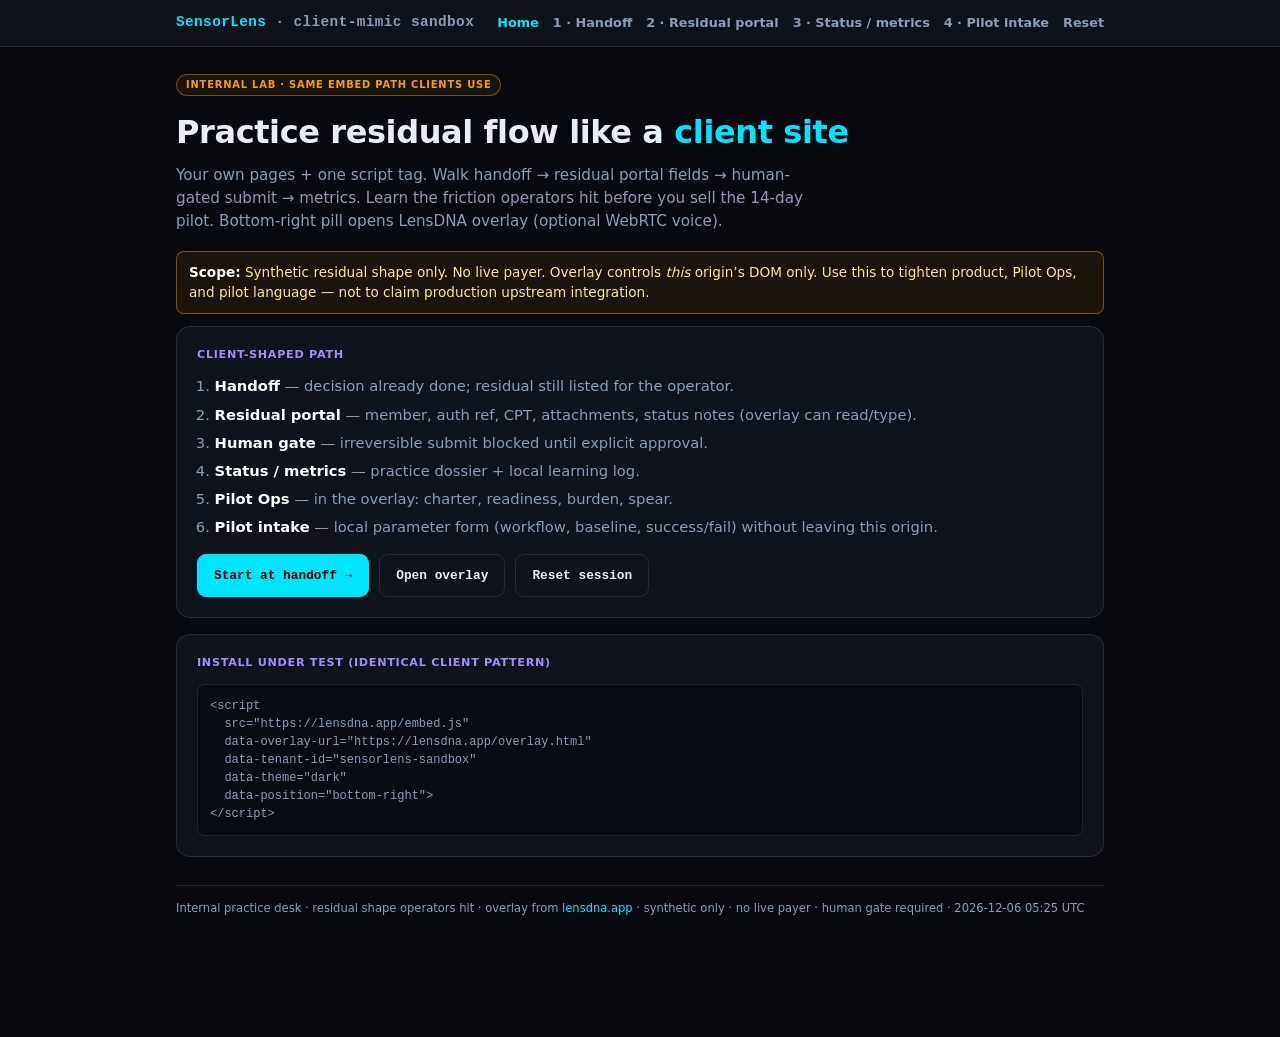
==== index.html @ 390fb1a5 "Add files via upload" ====
<!DOCTYPE html>
<html lang="en">
<head>
  <meta charset="UTF-8" />
  <meta name="viewport" content="width=device-width, initial-scale=1" />
  <title>SensorLens · residual practice desk</title>
  <meta name="robots" content="noindex,nofollow" />
  <link rel="stylesheet" href="styles.css" />
</head>
<body>
  <header class="top">
    <div class="top-inner">
      <div class="brand mono">SensorLens <span>· client-mimic sandbox</span></div>
      <nav>
        <a href="index.html" class="on">Home</a>
        <a href="handoff.html">1 · Handoff</a>
        <a href="residual.html">2 · Residual portal</a>
        <a href="status.html">3 · Status / metrics</a>
        <a href="pilot-intake.html">4 · Pilot intake</a>
        <a href="#" id="nav-reset">Reset</a>
      </nav>
    </div>
  </header>
  <main class="wrap">
    <div class="badge">Internal lab · same embed path clients use</div>
    <h1>Practice residual flow like a <span>client site</span></h1>
    <p class="lead">
      Your own pages + one script tag. Walk handoff → residual portal fields → human-gated submit → metrics.
      Learn the friction operators hit before you sell the 14-day pilot. Bottom-right pill opens LensDNA overlay (optional WebRTC voice).
    </p>

    <div class="alert" style="border-color:rgba(245,158,11,0.45);background:rgba(245,158,11,0.08);color:#fde68a;">
      <strong style="color:#fff;">Scope:</strong> Synthetic residual shape only.
      No live payer. Overlay controls <em>this</em> origin’s DOM only.
      Use this to tighten product, Pilot Ops, and pilot language — not to claim production upstream integration.
    </div>

    <div class="card">
      <h2>Client-shaped path</h2>
      <ol style="margin:0 0 0 1.1rem;color:var(--muted);font-size:0.92rem;">
        <li style="margin:6px 0;"><strong style="color:#fff">Handoff</strong> — decision already done; residual still listed for the operator.</li>
        <li style="margin:6px 0;"><strong style="color:#fff">Residual portal</strong> — member, auth ref, CPT, attachments, status notes (overlay can read/type).</li>
        <li style="margin:6px 0;"><strong style="color:#fff">Human gate</strong> — irreversible submit blocked until explicit approval.</li>
        <li style="margin:6px 0;"><strong style="color:#fff">Status / metrics</strong> — practice dossier + local learning log.</li>
        <li style="margin:6px 0;"><strong style="color:#fff">Pilot Ops</strong> — in the overlay: charter, readiness, burden, spear.</li>
        <li style="margin:6px 0;"><strong style="color:#fff">Pilot intake</strong> — local parameter form (workflow, baseline, success/fail) without leaving this origin.</li>
      </ol>
      <div class="btn-row">
        <a class="btn primary" href="handoff.html">Start at handoff →</a>
        <button type="button" class="btn" onclick="window.LensDNA && window.LensDNA.open()">Open overlay</button>
        <a class="btn" href="#" id="btn-reset">Reset session</a>
      </div>
    </div>

    <div class="card">
      <h2>Install under test (identical client pattern)</h2>
      <pre class="mono" style="font-size:0.75rem;color:var(--muted);overflow:auto;background:#080b12;padding:12px;border-radius:8px;border:1px solid var(--border);">&lt;script
  src="https://lensdna.app/embed.js"
  data-overlay-url="https://lensdna.app/overlay.html"
  data-tenant-id="sensorlens-sandbox"
  data-theme="dark"
  data-position="bottom-right"&gt;
&lt;/script&gt;</pre>
    </div>

    <p class="footer">
      Internal practice desk · residual shape operators hit · overlay from
      <a href="https://lensdna.app" target="_blank" rel="noopener">lensdna.app</a>
      · synthetic only · no live payer · human gate required · <span id="sl-now"></span>
    </p>
  </main>

  <script src="sensorlens.js"></script>
  <script
    src="https://lensdna.app/embed.js"
    data-overlay-url="https://lensdna.app/overlay.html"
    data-tenant-id="sensorlens-sandbox"
    data-theme="dark"
    data-position="bottom-right"
    data-auto-open="false">
  </script>
  <script>
    document.getElementById('btn-reset').onclick = document.getElementById('nav-reset').onclick = function (e) {
      e.preventDefault();
      SensorLens.clear();
      location.href = 'index.html';
    };
  </script>
</body>
</html>
---- styles.css ----
:root {
  --bg:#07090f; --panel:#0f141c; --border:rgba(255,255,255,0.1);
  --cyan:#00e5ff; --neon:#00ff41; --amber:#f59e0b; --purple:#a78bfa;
  --text:#e8eef7; --muted:#8b9bb4; --danger:#ff3b30;
}
* { box-sizing:border-box; margin:0; padding:0; }
body {
  font-family:system-ui,-apple-system,Segoe UI,Roboto,sans-serif;
  background:var(--bg); color:var(--text); min-height:100vh; line-height:1.5;
}
a { color:var(--cyan); text-decoration:none; }
a:hover { text-decoration:underline; }
.top {
  border-bottom:1px solid var(--border); background:rgba(15,20,28,0.95);
  position:sticky; top:0; z-index:20;
}
.top-inner {
  max-width:960px; margin:0 auto; padding:12px 16px;
  display:flex; flex-wrap:wrap; align-items:center; gap:12px 18px;
  justify-content:space-between;
}
.brand { font-weight:800; letter-spacing:0.4px; font-size:0.9rem; color:var(--cyan); }
.brand span { color:var(--muted); font-weight:600; }
nav { display:flex; flex-wrap:wrap; gap:8px 14px; font-size:0.8rem; }
nav a { color:var(--muted); font-weight:600; }
nav a.on, nav a:hover { color:var(--cyan); text-decoration:none; }
.wrap { max-width:960px; margin:0 auto; padding:24px 16px 120px; }
.badge {
  display:inline-block; font-size:0.62rem; font-weight:800; letter-spacing:0.8px;
  text-transform:uppercase; color:var(--amber); border:1px solid rgba(245,158,11,0.4);
  background:rgba(245,158,11,0.08); padding:3px 9px; border-radius:999px; margin-bottom:12px;
}
h1 { font-size:clamp(1.4rem,3.5vw,2rem); font-weight:900; margin-bottom:8px; letter-spacing:-0.4px; }
h1 span { color:var(--cyan); }
.lead { color:var(--muted); margin-bottom:18px; max-width:640px; font-size:0.95rem; }
.card {
  background:var(--panel); border:1px solid var(--border); border-radius:14px;
  padding:20px; margin-bottom:16px;
}
.card h2 {
  font-size:0.7rem; font-weight:800; letter-spacing:0.7px; text-transform:uppercase;
  color:var(--purple); margin-bottom:12px;
}
label {
  display:block; font-size:0.68rem; font-weight:700; text-transform:uppercase;
  letter-spacing:0.4px; color:var(--muted); margin:10px 0 5px;
}
input, textarea, select {
  width:100%; padding:10px 12px; border-radius:8px; border:1px solid var(--border);
  background:#080b12; color:var(--text); font-size:0.9rem; outline:none;
  font-family:ui-monospace,monospace;
}
input:focus, textarea:focus, select:focus {
  border-color:var(--cyan); box-shadow:0 0 0 3px rgba(0,229,255,0.12);
}
textarea { min-height:96px; resize:vertical; }
.row { display:grid; grid-template-columns:1fr 1fr; gap:12px; }
@media (max-width:640px) { .row { grid-template-columns:1fr; } }
.btn {
  display:inline-flex; align-items:center; gap:6px; padding:11px 16px; border-radius:9px;
  border:1px solid var(--border); background:transparent; color:var(--text);
  font-weight:800; font-size:0.8rem; cursor:pointer; font-family:ui-monospace,monospace;
  text-decoration:none;
}
.btn:hover { text-decoration:none; border-color:var(--cyan); color:var(--cyan); }
.btn.primary { background:var(--cyan); color:#000; border-color:var(--cyan); }
.btn.primary:hover { background:#33ecff; color:#000; }
.btn-row { display:flex; flex-wrap:wrap; gap:10px; margin-top:16px; }
.note {
  font-size:0.82rem; color:var(--muted); border-left:3px solid rgba(0,229,255,0.35);
  padding:8px 12px; margin:12px 0; background:rgba(0,229,255,0.04); border-radius:0 8px 8px 0;
}
.gate {
  border:1px solid rgba(0,255,65,0.35); background:rgba(0,255,65,0.06);
  border-radius:12px; padding:14px 16px; margin-top:14px;
}
.gate label.chk {
  display:flex; gap:10px; align-items:flex-start; text-transform:none; letter-spacing:0;
  font-size:0.88rem; color:var(--text); font-weight:600; cursor:pointer;
}
.gate input[type=checkbox] { width:18px; height:18px; margin-top:2px; accent-color:var(--neon); flex-shrink:0; }
.alert {
  border:1px solid rgba(255,59,48,0.45); background:rgba(255,59,48,0.08);
  color:#fecaca; padding:10px 12px; border-radius:8px; font-size:0.85rem; margin-bottom:12px;
}
.ok {
  border:1px solid rgba(0,255,65,0.4); background:rgba(0,255,65,0.08);
  color:#bbf7d0; padding:10px 12px; border-radius:8px; font-size:0.85rem; margin-bottom:12px;
}
.mono { font-family:ui-monospace,monospace; }
.footer {
  margin-top:28px; padding-top:14px; border-top:1px solid var(--border);
  font-size:0.72rem; color:var(--muted);
}
.kv { display:grid; grid-template-columns:140px 1fr; gap:6px 12px; font-size:0.88rem; }
.kv dt { color:var(--muted); font-size:0.72rem; text-transform:uppercase; letter-spacing:0.4px; }
.kv dd { font-family:ui-monospace,monospace; word-break:break-word; }

/* Residual step rail */
.step-rail { display:flex; flex-wrap:wrap; gap:8px; margin:0 0 16px; }
.step-rail .s {
  font-size:0.68rem; font-weight:800; letter-spacing:0.4px; text-transform:uppercase;
  padding:6px 10px; border-radius:999px; border:1px solid var(--border); color:var(--muted);
}
.step-rail .s.on { border-color:var(--cyan); color:var(--cyan); background:rgba(0,229,255,0.08); }
.step-rail .s.done { border-color:rgba(0,255,65,0.35); color:var(--neon); }
.panel { display:none; }
.panel.on { display:block; }
.timer {
  font-family:ui-monospace,monospace; font-size:0.85rem; color:var(--cyan);
  margin-bottom:10px;
}
.timer span { color:var(--muted); }
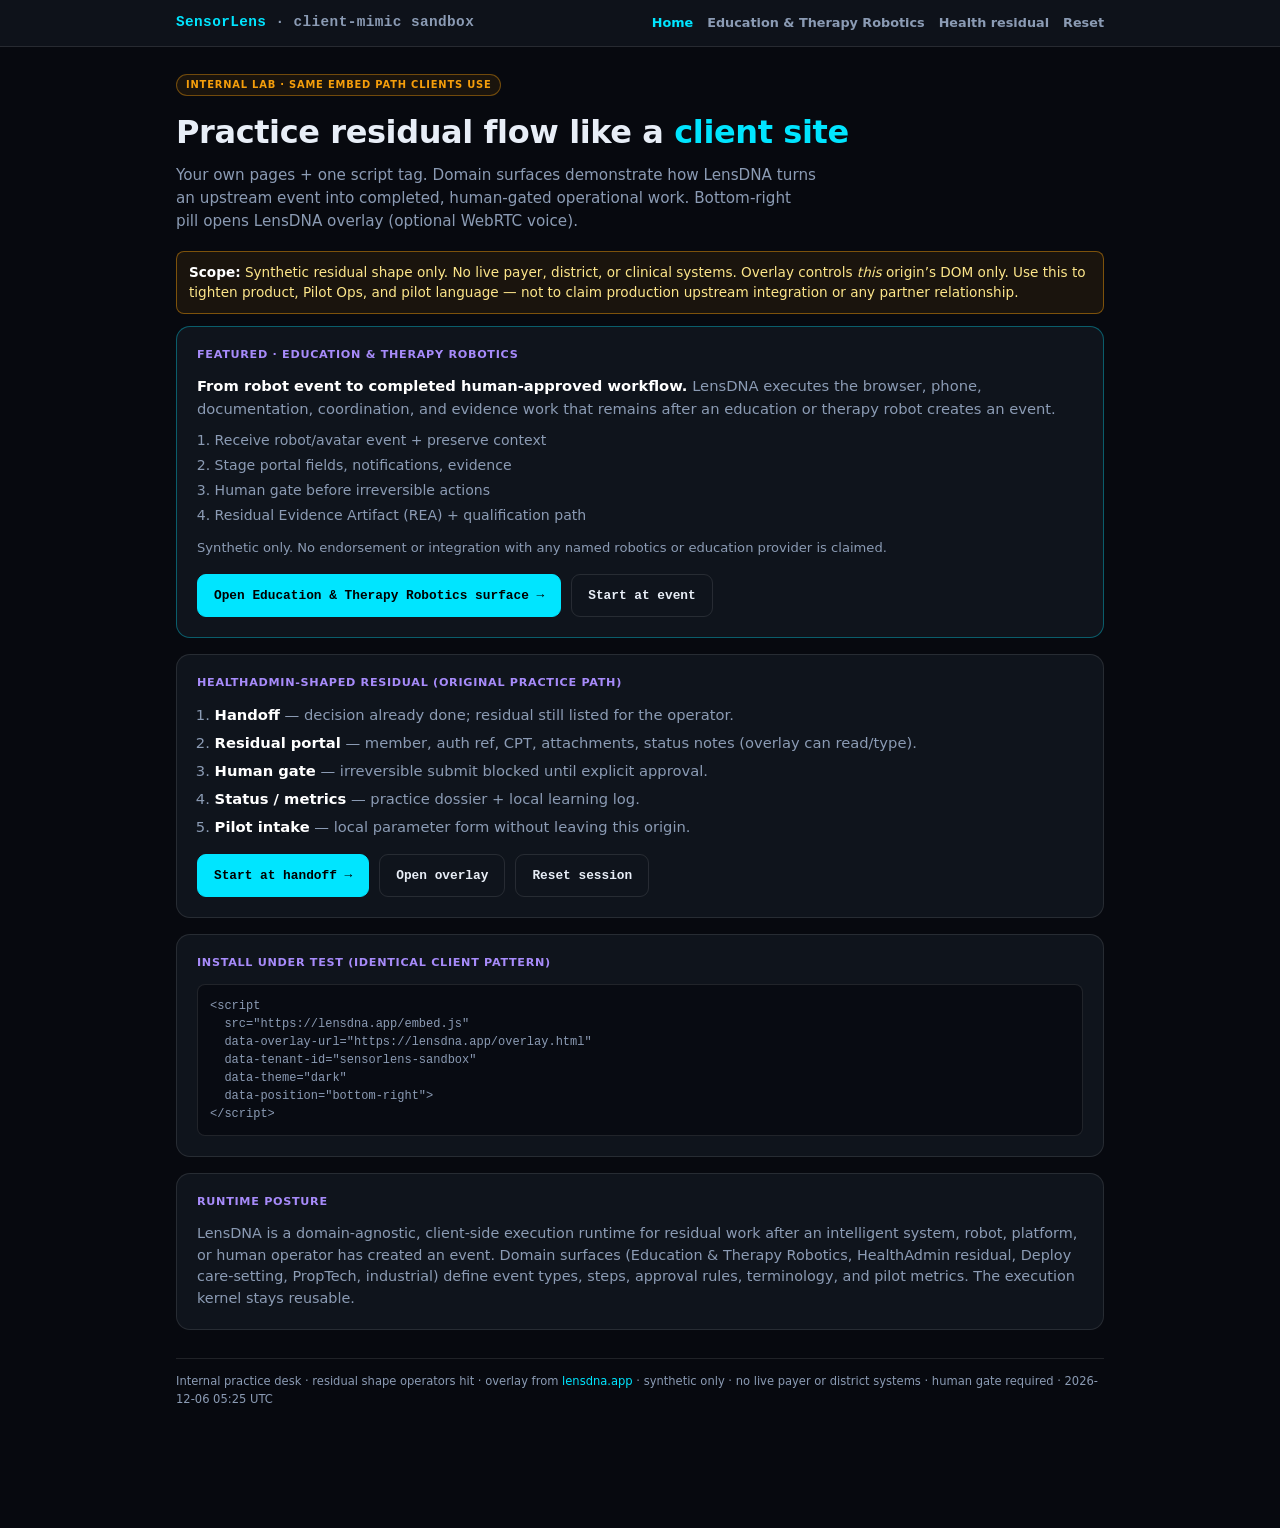
==== commit b84af362: "Add files via upload" ====
--- a/index.html
+++ b/index.html
@@ -13,10 +13,8 @@
       <div class="brand mono">SensorLens <span>· client-mimic sandbox</span></div>
       <nav>
         <a href="index.html" class="on">Home</a>
-        <a href="handoff.html">1 · Handoff</a>
-        <a href="residual.html">2 · Residual portal</a>
-        <a href="status.html">3 · Status / metrics</a>
-        <a href="pilot-intake.html">4 · Pilot intake</a>
+        <a href="robotics.html">Education & Therapy Robotics</a>
+        <a href="handoff.html">Health residual</a>
         <a href="#" id="nav-reset">Reset</a>
       </nav>
     </div>
@@ -25,25 +23,47 @@
     <div class="badge">Internal lab · same embed path clients use</div>
     <h1>Practice residual flow like a <span>client site</span></h1>
     <p class="lead">
-      Your own pages + one script tag. Walk handoff → residual portal fields → human-gated submit → metrics.
-      Learn the friction operators hit before you sell the 14-day pilot. Bottom-right pill opens LensDNA overlay (optional WebRTC voice).
+      Your own pages + one script tag. Domain surfaces demonstrate how LensDNA turns an upstream event into completed, human-gated operational work.
+      Bottom-right pill opens LensDNA overlay (optional WebRTC voice).
     </p>
 
     <div class="alert" style="border-color:rgba(245,158,11,0.45);background:rgba(245,158,11,0.08);color:#fde68a;">
       <strong style="color:#fff;">Scope:</strong> Synthetic residual shape only.
-      No live payer. Overlay controls <em>this</em> origin’s DOM only.
-      Use this to tighten product, Pilot Ops, and pilot language — not to claim production upstream integration.
+      No live payer, district, or clinical systems. Overlay controls <em>this</em> origin’s DOM only.
+      Use this to tighten product, Pilot Ops, and pilot language — not to claim production upstream integration or any partner relationship.
     </div>
 
+    <!-- Featured: Education & Therapy Robotics -->
+    <div class="card" style="border-color:rgba(0,229,255,0.35);">
+      <h2>Featured · Education & Therapy Robotics</h2>
+      <p style="color:var(--muted);font-size:0.92rem;margin-bottom:10px;">
+        <strong style="color:#fff">From robot event to completed human-approved workflow.</strong>
+        LensDNA executes the browser, phone, documentation, coordination, and evidence work that remains after an education or therapy robot creates an event.
+      </p>
+      <ol style="margin:0 0 12px 1.1rem;color:var(--muted);font-size:0.88rem;">
+        <li style="margin:4px 0;">Receive robot/avatar event + preserve context</li>
+        <li style="margin:4px 0;">Stage portal fields, notifications, evidence</li>
+        <li style="margin:4px 0;">Human gate before irreversible actions</li>
+        <li style="margin:4px 0;">Residual Evidence Artifact (REA) + qualification path</li>
+      </ol>
+      <p style="color:var(--muted);font-size:0.82rem;margin-bottom:12px;">
+        Synthetic only. No endorsement or integration with any named robotics or education provider is claimed.
+      </p>
+      <div class="btn-row">
+        <a class="btn primary" href="robotics.html">Open Education & Therapy Robotics surface →</a>
+        <a class="btn" href="robotics-event.html">Start at event</a>
+      </div>
+    </div>
+
+    <!-- Original Health residual -->
     <div class="card">
-      <h2>Client-shaped path</h2>
+      <h2>HealthAdmin-shaped residual (original practice path)</h2>
       <ol style="margin:0 0 0 1.1rem;color:var(--muted);font-size:0.92rem;">
         <li style="margin:6px 0;"><strong style="color:#fff">Handoff</strong> — decision already done; residual still listed for the operator.</li>
         <li style="margin:6px 0;"><strong style="color:#fff">Residual portal</strong> — member, auth ref, CPT, attachments, status notes (overlay can read/type).</li>
         <li style="margin:6px 0;"><strong style="color:#fff">Human gate</strong> — irreversible submit blocked until explicit approval.</li>
         <li style="margin:6px 0;"><strong style="color:#fff">Status / metrics</strong> — practice dossier + local learning log.</li>
-        <li style="margin:6px 0;"><strong style="color:#fff">Pilot Ops</strong> — in the overlay: charter, readiness, burden, spear.</li>
-        <li style="margin:6px 0;"><strong style="color:#fff">Pilot intake</strong> — local parameter form (workflow, baseline, success/fail) without leaving this origin.</li>
+        <li style="margin:6px 0;"><strong style="color:#fff">Pilot intake</strong> — local parameter form without leaving this origin.</li>
       </ol>
       <div class="btn-row">
         <a class="btn primary" href="handoff.html">Start at handoff →</a>
@@ -63,14 +83,24 @@
 &lt;/script&gt;</pre>
     </div>
 
+    <div class="card">
+      <h2>Runtime posture</h2>
+      <p style="color:var(--muted);font-size:0.9rem;">
+        LensDNA is a domain-agnostic, client-side execution runtime for residual work after an intelligent system, robot, platform, or human operator has created an event.
+        Domain surfaces (Education & Therapy Robotics, HealthAdmin residual, Deploy care-setting, PropTech, industrial) define event types, steps, approval rules, terminology, and pilot metrics.
+        The execution kernel stays reusable.
+      </p>
+    </div>
+
     <p class="footer">
       Internal practice desk · residual shape operators hit · overlay from
       <a href="https://lensdna.app" target="_blank" rel="noopener">lensdna.app</a>
-      · synthetic only · no live payer · human gate required · <span id="sl-now"></span>
+      · synthetic only · no live payer or district systems · human gate required · <span id="sl-now"></span>
     </p>
   </main>
 
   <script src="sensorlens.js"></script>
+  <script src="robotics.js"></script>
   <script
     src="https://lensdna.app/embed.js"
     data-overlay-url="https://lensdna.app/overlay.html"
@@ -82,7 +112,8 @@
   <script>
     document.getElementById('btn-reset').onclick = document.getElementById('nav-reset').onclick = function (e) {
       e.preventDefault();
-      SensorLens.clear();
+      if (window.SensorLens) SensorLens.clear();
+      if (window.RoboticsLens) RoboticsLens.clear();
       location.href = 'index.html';
     };
   </script>
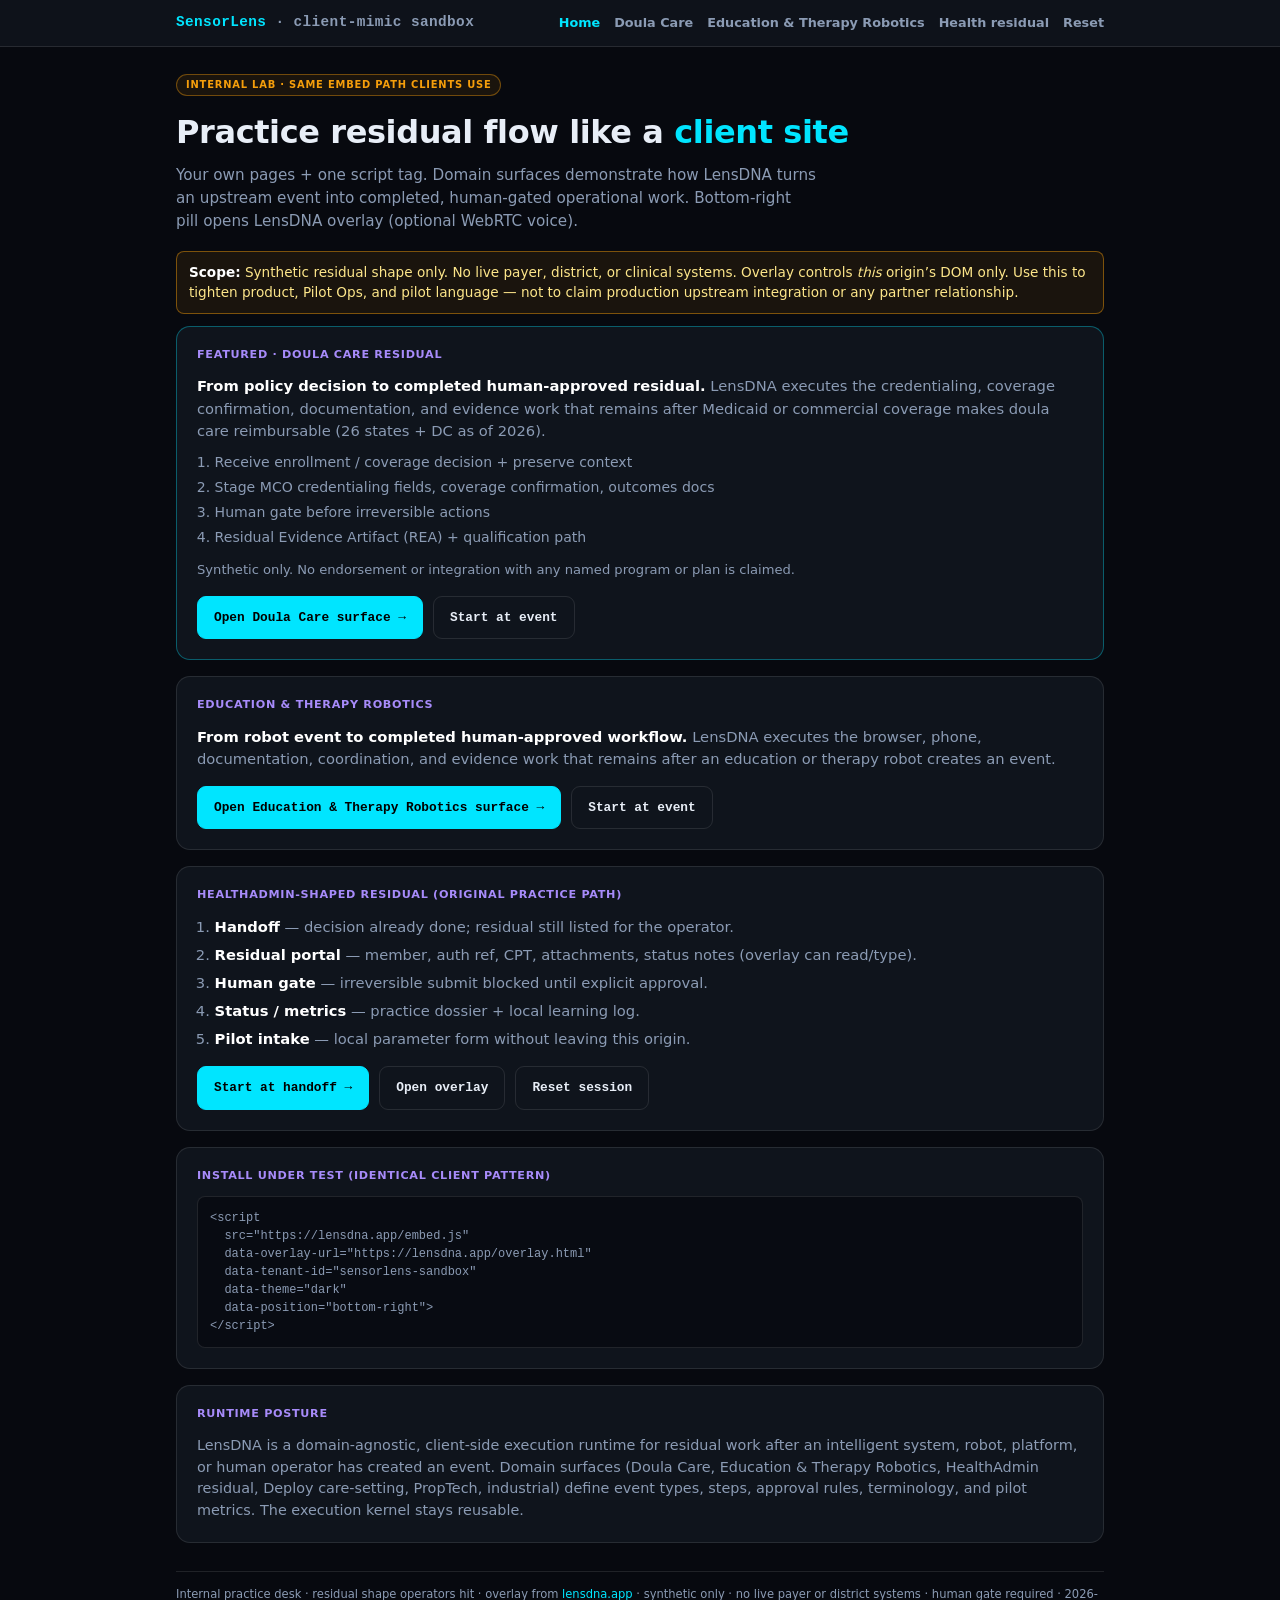
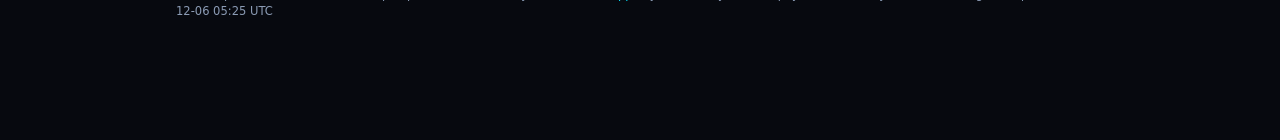
==== commit aac0f5e6: "Add files via upload" ====
--- a/index.html
+++ b/index.html
@@ -13,6 +13,7 @@
       <div class="brand mono">SensorLens <span>· client-mimic sandbox</span></div>
       <nav>
         <a href="index.html" class="on">Home</a>
+        <a href="doula.html">Doula Care</a>
         <a href="robotics.html">Education & Therapy Robotics</a>
         <a href="handoff.html">Health residual</a>
         <a href="#" id="nav-reset">Reset</a>
@@ -33,21 +34,34 @@
       Use this to tighten product, Pilot Ops, and pilot language — not to claim production upstream integration or any partner relationship.
     </div>
 
-    <!-- Featured: Education & Therapy Robotics -->
+    <!-- Featured: Doula Care Residual -->
     <div class="card" style="border-color:rgba(0,229,255,0.35);">
-      <h2>Featured · Education & Therapy Robotics</h2>
+      <h2>Featured · Doula Care Residual</h2>
       <p style="color:var(--muted);font-size:0.92rem;margin-bottom:10px;">
-        <strong style="color:#fff">From robot event to completed human-approved workflow.</strong>
-        LensDNA executes the browser, phone, documentation, coordination, and evidence work that remains after an education or therapy robot creates an event.
+        <strong style="color:#fff">From policy decision to completed human-approved residual.</strong>
+        LensDNA executes the credentialing, coverage confirmation, documentation, and evidence work that remains after Medicaid or commercial coverage makes doula care reimbursable (26 states + DC as of 2026).
       </p>
       <ol style="margin:0 0 12px 1.1rem;color:var(--muted);font-size:0.88rem;">
-        <li style="margin:4px 0;">Receive robot/avatar event + preserve context</li>
-        <li style="margin:4px 0;">Stage portal fields, notifications, evidence</li>
+        <li style="margin:4px 0;">Receive enrollment / coverage decision + preserve context</li>
+        <li style="margin:4px 0;">Stage MCO credentialing fields, coverage confirmation, outcomes docs</li>
         <li style="margin:4px 0;">Human gate before irreversible actions</li>
         <li style="margin:4px 0;">Residual Evidence Artifact (REA) + qualification path</li>
       </ol>
       <p style="color:var(--muted);font-size:0.82rem;margin-bottom:12px;">
-        Synthetic only. No endorsement or integration with any named robotics or education provider is claimed.
+        Synthetic only. No endorsement or integration with any named program or plan is claimed.
+      </p>
+      <div class="btn-row">
+        <a class="btn primary" href="doula.html">Open Doula Care surface →</a>
+        <a class="btn" href="doula-event.html">Start at event</a>
+      </div>
+    </div>
+
+    <!-- Education & Therapy Robotics -->
+    <div class="card">
+      <h2>Education & Therapy Robotics</h2>
+      <p style="color:var(--muted);font-size:0.92rem;margin-bottom:10px;">
+        <strong style="color:#fff">From robot event to completed human-approved workflow.</strong>
+        LensDNA executes the browser, phone, documentation, coordination, and evidence work that remains after an education or therapy robot creates an event.
       </p>
       <div class="btn-row">
         <a class="btn primary" href="robotics.html">Open Education & Therapy Robotics surface →</a>
@@ -55,7 +69,7 @@
       </div>
     </div>
 
-    <!-- Original Health residual -->
+    <!-- HealthAdmin residual -->
     <div class="card">
       <h2>HealthAdmin-shaped residual (original practice path)</h2>
       <ol style="margin:0 0 0 1.1rem;color:var(--muted);font-size:0.92rem;">
@@ -87,7 +101,7 @@
       <h2>Runtime posture</h2>
       <p style="color:var(--muted);font-size:0.9rem;">
         LensDNA is a domain-agnostic, client-side execution runtime for residual work after an intelligent system, robot, platform, or human operator has created an event.
-        Domain surfaces (Education & Therapy Robotics, HealthAdmin residual, Deploy care-setting, PropTech, industrial) define event types, steps, approval rules, terminology, and pilot metrics.
+        Domain surfaces (Doula Care, Education & Therapy Robotics, HealthAdmin residual, Deploy care-setting, PropTech, industrial) define event types, steps, approval rules, terminology, and pilot metrics.
         The execution kernel stays reusable.
       </p>
     </div>
@@ -101,6 +115,7 @@
 
   <script src="sensorlens.js"></script>
   <script src="robotics.js"></script>
+  <script src="doula.js"></script>
   <script
     src="https://lensdna.app/embed.js"
     data-overlay-url="https://lensdna.app/overlay.html"
@@ -114,6 +129,7 @@
       e.preventDefault();
       if (window.SensorLens) SensorLens.clear();
       if (window.RoboticsLens) RoboticsLens.clear();
+      if (window.DoulaLens) DoulaLens.clear();
       location.href = 'index.html';
     };
   </script>
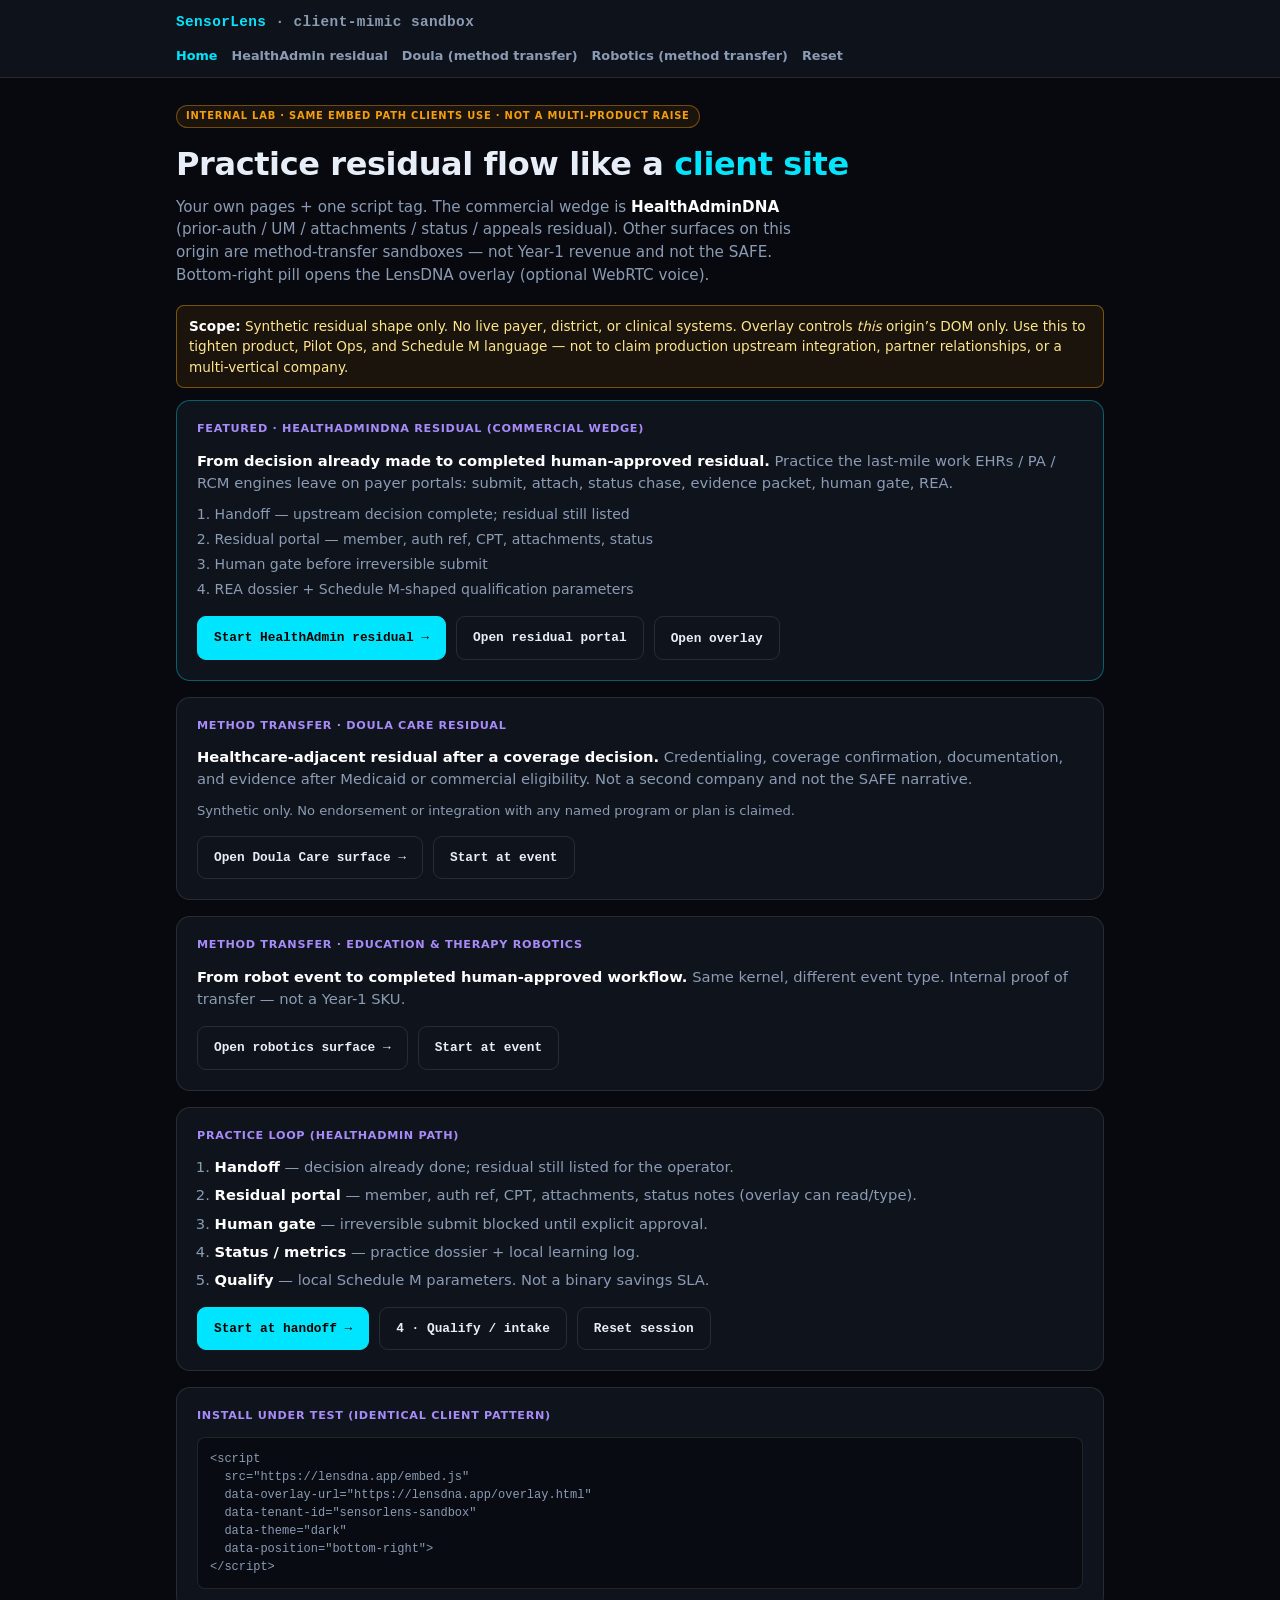
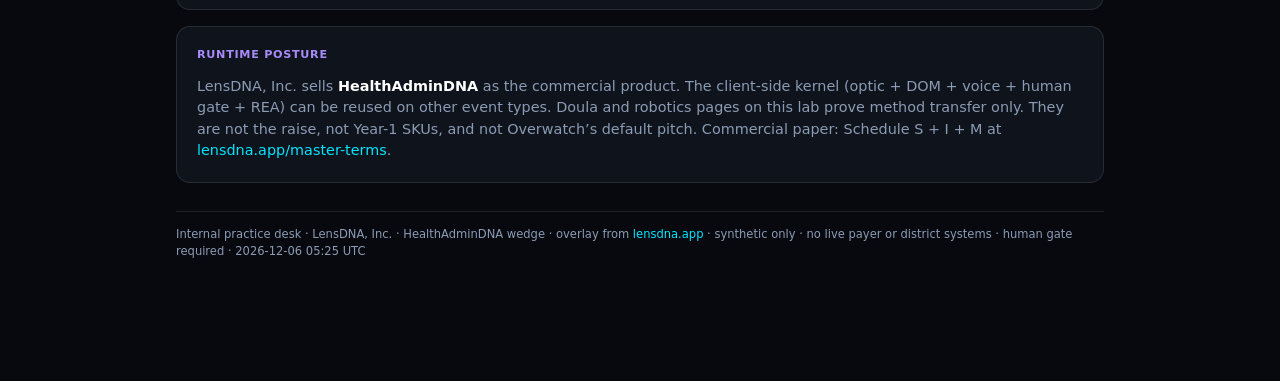
==== commit 6dce5faa: "Add files via upload" ====
--- a/index.html
+++ b/index.html
@@ -13,75 +13,88 @@
       <div class="brand mono">SensorLens <span>· client-mimic sandbox</span></div>
       <nav>
         <a href="index.html" class="on">Home</a>
-        <a href="doula.html">Doula Care</a>
-        <a href="robotics.html">Education & Therapy Robotics</a>
-        <a href="handoff.html">Health residual</a>
+        <a href="handoff.html">HealthAdmin residual</a>
+        <a href="doula.html">Doula (method transfer)</a>
+        <a href="robotics.html">Robotics (method transfer)</a>
         <a href="#" id="nav-reset">Reset</a>
       </nav>
     </div>
   </header>
   <main class="wrap">
-    <div class="badge">Internal lab · same embed path clients use</div>
+    <div class="badge">Internal lab · same embed path clients use · not a multi-product raise</div>
     <h1>Practice residual flow like a <span>client site</span></h1>
     <p class="lead">
-      Your own pages + one script tag. Domain surfaces demonstrate how LensDNA turns an upstream event into completed, human-gated operational work.
-      Bottom-right pill opens LensDNA overlay (optional WebRTC voice).
+      Your own pages + one script tag. The commercial wedge is <strong style="color:#fff">HealthAdminDNA</strong>
+      (prior-auth / UM / attachments / status / appeals residual).
+      Other surfaces on this origin are method-transfer sandboxes — not Year-1 revenue and not the SAFE.
+      Bottom-right pill opens the LensDNA overlay (optional WebRTC voice).
     </p>
 
     <div class="alert" style="border-color:rgba(245,158,11,0.45);background:rgba(245,158,11,0.08);color:#fde68a;">
       <strong style="color:#fff;">Scope:</strong> Synthetic residual shape only.
       No live payer, district, or clinical systems. Overlay controls <em>this</em> origin’s DOM only.
-      Use this to tighten product, Pilot Ops, and pilot language — not to claim production upstream integration or any partner relationship.
+      Use this to tighten product, Pilot Ops, and Schedule M language — not to claim production upstream integration, partner relationships, or a multi-vertical company.
     </div>
 
-    <!-- Featured: Doula Care Residual -->
     <div class="card" style="border-color:rgba(0,229,255,0.35);">
-      <h2>Featured · Doula Care Residual</h2>
+      <h2>Featured · HealthAdminDNA residual (commercial wedge)</h2>
       <p style="color:var(--muted);font-size:0.92rem;margin-bottom:10px;">
-        <strong style="color:#fff">From policy decision to completed human-approved residual.</strong>
-        LensDNA executes the credentialing, coverage confirmation, documentation, and evidence work that remains after Medicaid or commercial coverage makes doula care reimbursable (26 states + DC as of 2026).
+        <strong style="color:#fff">From decision already made to completed human-approved residual.</strong>
+        Practice the last-mile work EHRs / PA / RCM engines leave on payer portals: submit, attach, status chase, evidence packet, human gate, REA.
       </p>
       <ol style="margin:0 0 12px 1.1rem;color:var(--muted);font-size:0.88rem;">
-        <li style="margin:4px 0;">Receive enrollment / coverage decision + preserve context</li>
-        <li style="margin:4px 0;">Stage MCO credentialing fields, coverage confirmation, outcomes docs</li>
-        <li style="margin:4px 0;">Human gate before irreversible actions</li>
-        <li style="margin:4px 0;">Residual Evidence Artifact (REA) + qualification path</li>
+        <li style="margin:4px 0;">Handoff — upstream decision complete; residual still listed</li>
+        <li style="margin:4px 0;">Residual portal — member, auth ref, CPT, attachments, status</li>
+        <li style="margin:4px 0;">Human gate before irreversible submit</li>
+        <li style="margin:4px 0;">REA dossier + Schedule M-shaped qualification parameters</li>
       </ol>
+      <div class="btn-row">
+        <a class="btn primary" href="handoff.html">Start HealthAdmin residual →</a>
+        <a class="btn" href="residual.html">Open residual portal</a>
+        <button type="button" class="btn" onclick="window.LensDNA && window.LensDNA.open()">Open overlay</button>
+      </div>
+    </div>
+
+    <div class="card">
+      <h2>Method transfer · Doula Care Residual</h2>
+      <p style="color:var(--muted);font-size:0.92rem;margin-bottom:10px;">
+        <strong style="color:#fff">Healthcare-adjacent residual after a coverage decision.</strong>
+        Credentialing, coverage confirmation, documentation, and evidence after Medicaid or commercial eligibility.
+        Not a second company and not the SAFE narrative.
+      </p>
       <p style="color:var(--muted);font-size:0.82rem;margin-bottom:12px;">
         Synthetic only. No endorsement or integration with any named program or plan is claimed.
       </p>
       <div class="btn-row">
-        <a class="btn primary" href="doula.html">Open Doula Care surface →</a>
+        <a class="btn" href="doula.html">Open Doula Care surface →</a>
         <a class="btn" href="doula-event.html">Start at event</a>
       </div>
     </div>
 
-    <!-- Education & Therapy Robotics -->
     <div class="card">
-      <h2>Education & Therapy Robotics</h2>
+      <h2>Method transfer · Education &amp; Therapy Robotics</h2>
       <p style="color:var(--muted);font-size:0.92rem;margin-bottom:10px;">
         <strong style="color:#fff">From robot event to completed human-approved workflow.</strong>
-        LensDNA executes the browser, phone, documentation, coordination, and evidence work that remains after an education or therapy robot creates an event.
+        Same kernel, different event type. Internal proof of transfer — not a Year-1 SKU.
       </p>
       <div class="btn-row">
-        <a class="btn primary" href="robotics.html">Open Education & Therapy Robotics surface →</a>
+        <a class="btn" href="robotics.html">Open robotics surface →</a>
         <a class="btn" href="robotics-event.html">Start at event</a>
       </div>
     </div>
 
-    <!-- HealthAdmin residual -->
     <div class="card">
-      <h2>HealthAdmin-shaped residual (original practice path)</h2>
+      <h2>Practice loop (HealthAdmin path)</h2>
       <ol style="margin:0 0 0 1.1rem;color:var(--muted);font-size:0.92rem;">
         <li style="margin:6px 0;"><strong style="color:#fff">Handoff</strong> — decision already done; residual still listed for the operator.</li>
         <li style="margin:6px 0;"><strong style="color:#fff">Residual portal</strong> — member, auth ref, CPT, attachments, status notes (overlay can read/type).</li>
         <li style="margin:6px 0;"><strong style="color:#fff">Human gate</strong> — irreversible submit blocked until explicit approval.</li>
         <li style="margin:6px 0;"><strong style="color:#fff">Status / metrics</strong> — practice dossier + local learning log.</li>
-        <li style="margin:6px 0;"><strong style="color:#fff">Pilot intake</strong> — local parameter form without leaving this origin.</li>
+        <li style="margin:6px 0;"><strong style="color:#fff">Qualify</strong> — local Schedule M parameters. Not a binary savings SLA.</li>
       </ol>
       <div class="btn-row">
         <a class="btn primary" href="handoff.html">Start at handoff →</a>
-        <button type="button" class="btn" onclick="window.LensDNA && window.LensDNA.open()">Open overlay</button>
+        <a class="btn" href="pilot-intake.html">4 · Qualify / intake</a>
         <a class="btn" href="#" id="btn-reset">Reset session</a>
       </div>
     </div>
@@ -100,14 +113,17 @@
     <div class="card">
       <h2>Runtime posture</h2>
       <p style="color:var(--muted);font-size:0.9rem;">
-        LensDNA is a domain-agnostic, client-side execution runtime for residual work after an intelligent system, robot, platform, or human operator has created an event.
-        Domain surfaces (Doula Care, Education & Therapy Robotics, HealthAdmin residual, Deploy care-setting, PropTech, industrial) define event types, steps, approval rules, terminology, and pilot metrics.
-        The execution kernel stays reusable.
+        LensDNA, Inc. sells <strong style="color:#fff">HealthAdminDNA</strong> as the commercial product.
+        The client-side kernel (optic + DOM + voice + human gate + REA) can be reused on other event types.
+        Doula and robotics pages on this lab prove method transfer only.
+        They are not the raise, not Year-1 SKUs, and not Overwatch’s default pitch.
+        Commercial paper: Schedule S + I + M at
+        <a href="https://lensdna.app/master-terms" target="_blank" rel="noopener">lensdna.app/master-terms</a>.
       </p>
     </div>
 
     <p class="footer">
-      Internal practice desk · residual shape operators hit · overlay from
+      Internal practice desk · LensDNA, Inc. · HealthAdminDNA wedge · overlay from
       <a href="https://lensdna.app" target="_blank" rel="noopener">lensdna.app</a>
       · synthetic only · no live payer or district systems · human gate required · <span id="sl-now"></span>
     </p>
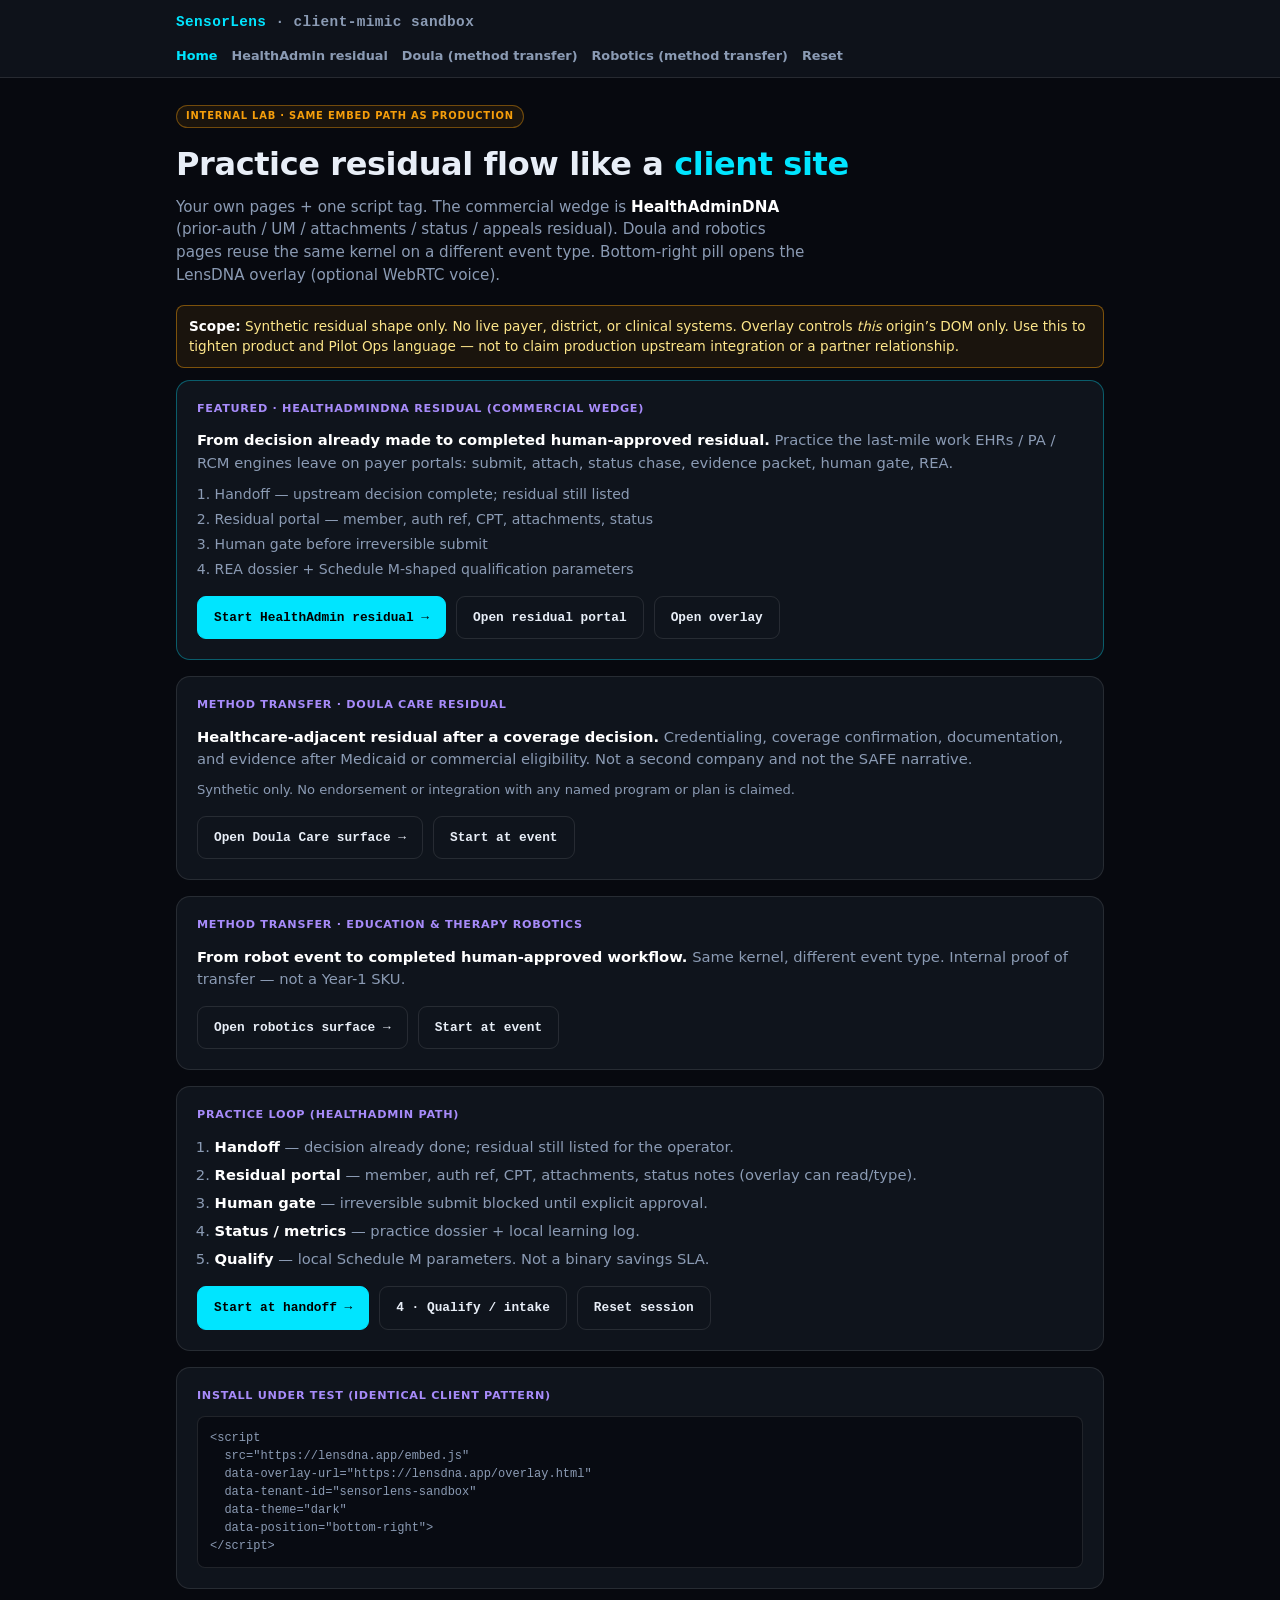
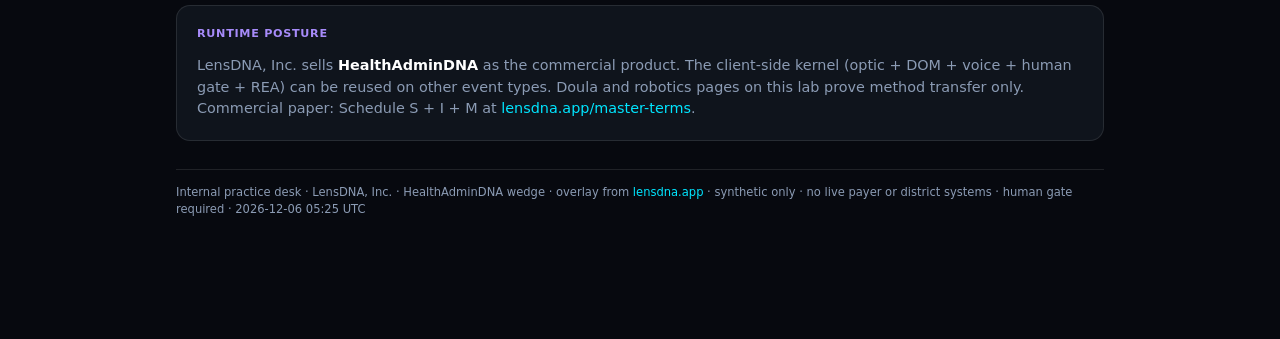
==== commit 39f823e3: "Add files via upload" ====
--- a/index.html
+++ b/index.html
@@ -21,19 +21,19 @@
     </div>
   </header>
   <main class="wrap">
-    <div class="badge">Internal lab · same embed path clients use · not a multi-product raise</div>
+    <div class="badge">Internal lab · same embed path as production</div>
     <h1>Practice residual flow like a <span>client site</span></h1>
     <p class="lead">
       Your own pages + one script tag. The commercial wedge is <strong style="color:#fff">HealthAdminDNA</strong>
       (prior-auth / UM / attachments / status / appeals residual).
-      Other surfaces on this origin are method-transfer sandboxes — not Year-1 revenue and not the SAFE.
+      Doula and robotics pages reuse the same kernel on a different event type.
       Bottom-right pill opens the LensDNA overlay (optional WebRTC voice).
     </p>
 
     <div class="alert" style="border-color:rgba(245,158,11,0.45);background:rgba(245,158,11,0.08);color:#fde68a;">
       <strong style="color:#fff;">Scope:</strong> Synthetic residual shape only.
       No live payer, district, or clinical systems. Overlay controls <em>this</em> origin’s DOM only.
-      Use this to tighten product, Pilot Ops, and Schedule M language — not to claim production upstream integration, partner relationships, or a multi-vertical company.
+      Use this to tighten product and Pilot Ops language — not to claim production upstream integration or a partner relationship.
     </div>
 
     <div class="card" style="border-color:rgba(0,229,255,0.35);">
@@ -116,7 +116,6 @@
         LensDNA, Inc. sells <strong style="color:#fff">HealthAdminDNA</strong> as the commercial product.
         The client-side kernel (optic + DOM + voice + human gate + REA) can be reused on other event types.
         Doula and robotics pages on this lab prove method transfer only.
-        They are not the raise, not Year-1 SKUs, and not Overwatch’s default pitch.
         Commercial paper: Schedule S + I + M at
         <a href="https://lensdna.app/master-terms" target="_blank" rel="noopener">lensdna.app/master-terms</a>.
       </p>
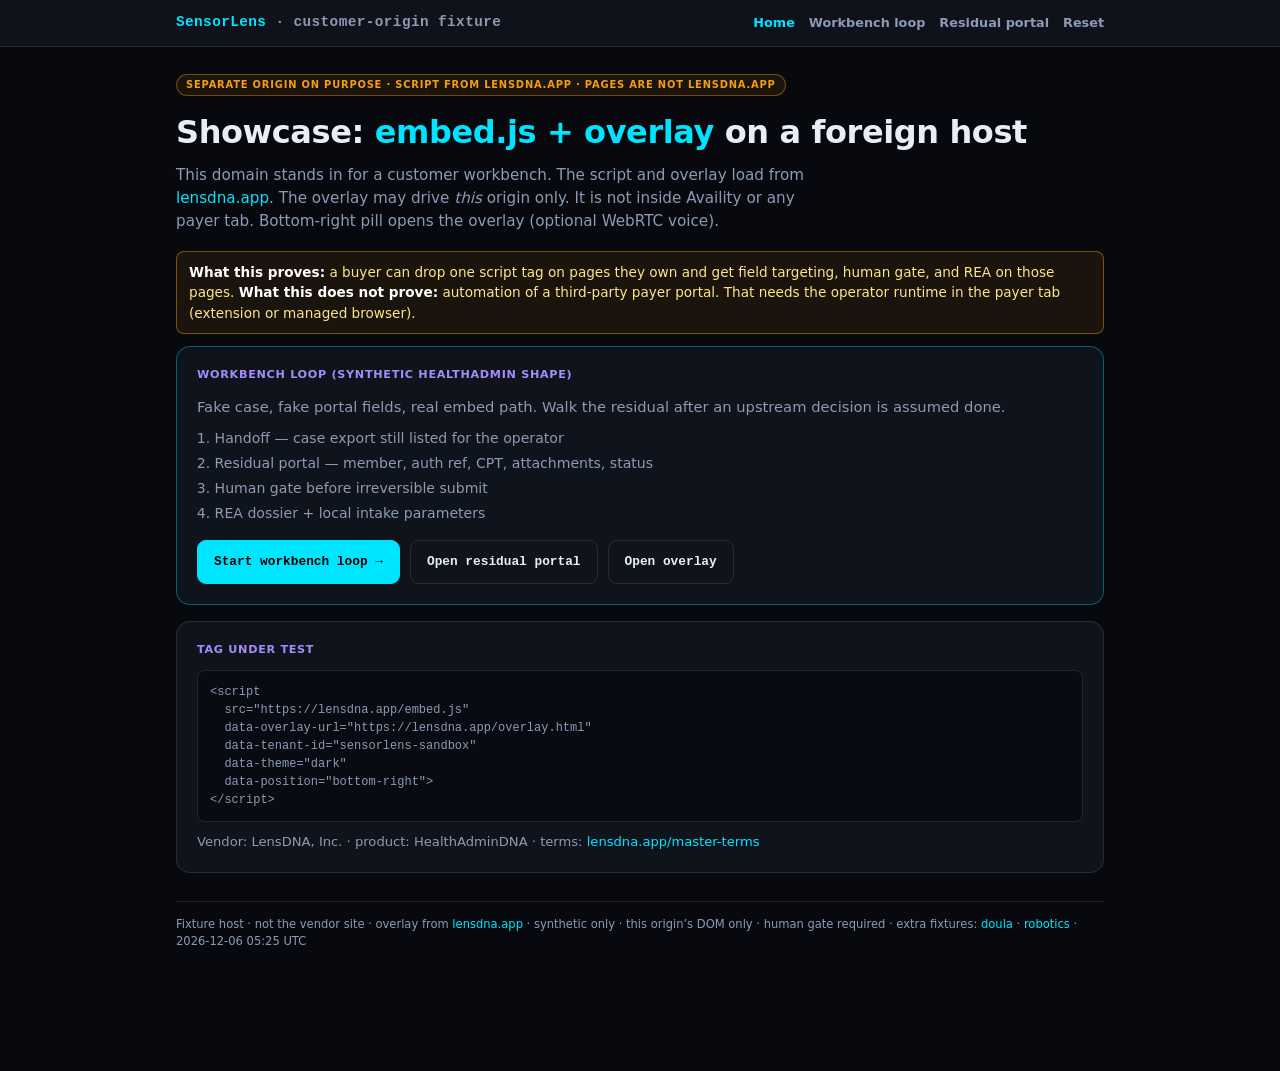
==== commit ffdd1ef2: "Add files via upload" ====
--- a/index.html
+++ b/index.html
@@ -3,104 +3,59 @@
 <head>
   <meta charset="UTF-8" />
   <meta name="viewport" content="width=device-width, initial-scale=1" />
-  <title>SensorLens · residual practice desk</title>
+  <title>SensorLens · embed + overlay fixture</title>
   <meta name="robots" content="noindex,nofollow" />
   <link rel="stylesheet" href="styles.css" />
 </head>
 <body>
   <header class="top">
     <div class="top-inner">
-      <div class="brand mono">SensorLens <span>· client-mimic sandbox</span></div>
+      <div class="brand mono">SensorLens <span>· customer-origin fixture</span></div>
       <nav>
         <a href="index.html" class="on">Home</a>
-        <a href="handoff.html">HealthAdmin residual</a>
-        <a href="doula.html">Doula (method transfer)</a>
-        <a href="robotics.html">Robotics (method transfer)</a>
+        <a href="handoff.html">Workbench loop</a>
+        <a href="residual.html">Residual portal</a>
         <a href="#" id="nav-reset">Reset</a>
       </nav>
     </div>
   </header>
   <main class="wrap">
-    <div class="badge">Internal lab · same embed path as production</div>
-    <h1>Practice residual flow like a <span>client site</span></h1>
+    <div class="badge">Separate origin on purpose · script from lensdna.app · pages are not lensdna.app</div>
+    <h1>Showcase: <span>embed.js + overlay</span> on a foreign host</h1>
     <p class="lead">
-      Your own pages + one script tag. The commercial wedge is <strong style="color:#fff">HealthAdminDNA</strong>
-      (prior-auth / UM / attachments / status / appeals residual).
-      Doula and robotics pages reuse the same kernel on a different event type.
-      Bottom-right pill opens the LensDNA overlay (optional WebRTC voice).
+      This domain stands in for a customer workbench. The script and overlay load from
+      <a href="https://lensdna.app" target="_blank" rel="noopener">lensdna.app</a>.
+      The overlay may drive <em>this</em> origin only. It is not inside Availity or any payer tab.
+      Bottom-right pill opens the overlay (optional WebRTC voice).
     </p>
 
     <div class="alert" style="border-color:rgba(245,158,11,0.45);background:rgba(245,158,11,0.08);color:#fde68a;">
-      <strong style="color:#fff;">Scope:</strong> Synthetic residual shape only.
-      No live payer, district, or clinical systems. Overlay controls <em>this</em> origin’s DOM only.
-      Use this to tighten product and Pilot Ops language — not to claim production upstream integration or a partner relationship.
+      <strong style="color:#fff;">What this proves:</strong>
+      a buyer can drop one script tag on pages they own and get field targeting, human gate, and REA on those pages.
+      <strong style="color:#fff;">What this does not prove:</strong>
+      automation of a third-party payer portal. That needs the operator runtime in the payer tab (extension or managed browser).
     </div>
 
     <div class="card" style="border-color:rgba(0,229,255,0.35);">
-      <h2>Featured · HealthAdminDNA residual (commercial wedge)</h2>
+      <h2>Workbench loop (synthetic HealthAdmin shape)</h2>
       <p style="color:var(--muted);font-size:0.92rem;margin-bottom:10px;">
-        <strong style="color:#fff">From decision already made to completed human-approved residual.</strong>
-        Practice the last-mile work EHRs / PA / RCM engines leave on payer portals: submit, attach, status chase, evidence packet, human gate, REA.
+        Fake case, fake portal fields, real embed path. Walk the residual after an upstream decision is assumed done.
       </p>
       <ol style="margin:0 0 12px 1.1rem;color:var(--muted);font-size:0.88rem;">
-        <li style="margin:4px 0;">Handoff — upstream decision complete; residual still listed</li>
+        <li style="margin:4px 0;">Handoff — case export still listed for the operator</li>
         <li style="margin:4px 0;">Residual portal — member, auth ref, CPT, attachments, status</li>
         <li style="margin:4px 0;">Human gate before irreversible submit</li>
-        <li style="margin:4px 0;">REA dossier + Schedule M-shaped qualification parameters</li>
+        <li style="margin:4px 0;">REA dossier + local intake parameters</li>
       </ol>
       <div class="btn-row">
-        <a class="btn primary" href="handoff.html">Start HealthAdmin residual →</a>
+        <a class="btn primary" href="handoff.html">Start workbench loop →</a>
         <a class="btn" href="residual.html">Open residual portal</a>
-        <button type="button" class="btn" onclick="window.LensDNA && window.LensDNA.open()">Open overlay</button>
+        <button type="button" class="btn" onclick="window.LensDNA &amp;&amp; window.LensDNA.open()">Open overlay</button>
       </div>
     </div>
 
     <div class="card">
-      <h2>Method transfer · Doula Care Residual</h2>
-      <p style="color:var(--muted);font-size:0.92rem;margin-bottom:10px;">
-        <strong style="color:#fff">Healthcare-adjacent residual after a coverage decision.</strong>
-        Credentialing, coverage confirmation, documentation, and evidence after Medicaid or commercial eligibility.
-        Not a second company and not the SAFE narrative.
-      </p>
-      <p style="color:var(--muted);font-size:0.82rem;margin-bottom:12px;">
-        Synthetic only. No endorsement or integration with any named program or plan is claimed.
-      </p>
-      <div class="btn-row">
-        <a class="btn" href="doula.html">Open Doula Care surface →</a>
-        <a class="btn" href="doula-event.html">Start at event</a>
-      </div>
-    </div>
-
-    <div class="card">
-      <h2>Method transfer · Education &amp; Therapy Robotics</h2>
-      <p style="color:var(--muted);font-size:0.92rem;margin-bottom:10px;">
-        <strong style="color:#fff">From robot event to completed human-approved workflow.</strong>
-        Same kernel, different event type. Internal proof of transfer — not a Year-1 SKU.
-      </p>
-      <div class="btn-row">
-        <a class="btn" href="robotics.html">Open robotics surface →</a>
-        <a class="btn" href="robotics-event.html">Start at event</a>
-      </div>
-    </div>
-
-    <div class="card">
-      <h2>Practice loop (HealthAdmin path)</h2>
-      <ol style="margin:0 0 0 1.1rem;color:var(--muted);font-size:0.92rem;">
-        <li style="margin:6px 0;"><strong style="color:#fff">Handoff</strong> — decision already done; residual still listed for the operator.</li>
-        <li style="margin:6px 0;"><strong style="color:#fff">Residual portal</strong> — member, auth ref, CPT, attachments, status notes (overlay can read/type).</li>
-        <li style="margin:6px 0;"><strong style="color:#fff">Human gate</strong> — irreversible submit blocked until explicit approval.</li>
-        <li style="margin:6px 0;"><strong style="color:#fff">Status / metrics</strong> — practice dossier + local learning log.</li>
-        <li style="margin:6px 0;"><strong style="color:#fff">Qualify</strong> — local Schedule M parameters. Not a binary savings SLA.</li>
-      </ol>
-      <div class="btn-row">
-        <a class="btn primary" href="handoff.html">Start at handoff →</a>
-        <a class="btn" href="pilot-intake.html">4 · Qualify / intake</a>
-        <a class="btn" href="#" id="btn-reset">Reset session</a>
-      </div>
-    </div>
-
-    <div class="card">
-      <h2>Install under test (identical client pattern)</h2>
+      <h2>Tag under test</h2>
       <pre class="mono" style="font-size:0.75rem;color:var(--muted);overflow:auto;background:#080b12;padding:12px;border-radius:8px;border:1px solid var(--border);">&lt;script
   src="https://lensdna.app/embed.js"
   data-overlay-url="https://lensdna.app/overlay.html"
@@ -108,23 +63,18 @@
   data-theme="dark"
   data-position="bottom-right"&gt;
 &lt;/script&gt;</pre>
-    </div>
-
-    <div class="card">
-      <h2>Runtime posture</h2>
-      <p style="color:var(--muted);font-size:0.9rem;">
-        LensDNA, Inc. sells <strong style="color:#fff">HealthAdminDNA</strong> as the commercial product.
-        The client-side kernel (optic + DOM + voice + human gate + REA) can be reused on other event types.
-        Doula and robotics pages on this lab prove method transfer only.
-        Commercial paper: Schedule S + I + M at
-        <a href="https://lensdna.app/master-terms" target="_blank" rel="noopener">lensdna.app/master-terms</a>.
+      <p style="color:var(--muted);font-size:0.82rem;margin:10px 0 0;">
+        Vendor: LensDNA, Inc. · product: HealthAdminDNA · terms:
+        <a href="https://lensdna.app/master-terms" target="_blank" rel="noopener">lensdna.app/master-terms</a>
       </p>
     </div>
 
     <p class="footer">
-      Internal practice desk · LensDNA, Inc. · HealthAdminDNA wedge · overlay from
+      Fixture host · not the vendor site · overlay from
       <a href="https://lensdna.app" target="_blank" rel="noopener">lensdna.app</a>
-      · synthetic only · no live payer or district systems · human gate required · <span id="sl-now"></span>
+      · synthetic only · this origin’s DOM only · human gate required ·
+      extra fixtures: <a href="doula.html">doula</a> · <a href="robotics.html">robotics</a>
+      · <span id="sl-now"></span>
     </p>
   </main>
 
@@ -140,7 +90,7 @@
     data-auto-open="false">
   </script>
   <script>
-    document.getElementById('btn-reset').onclick = document.getElementById('nav-reset').onclick = function (e) {
+    document.getElementById('nav-reset').onclick = function (e) {
       e.preventDefault();
       if (window.SensorLens) SensorLens.clear();
       if (window.RoboticsLens) RoboticsLens.clear();
